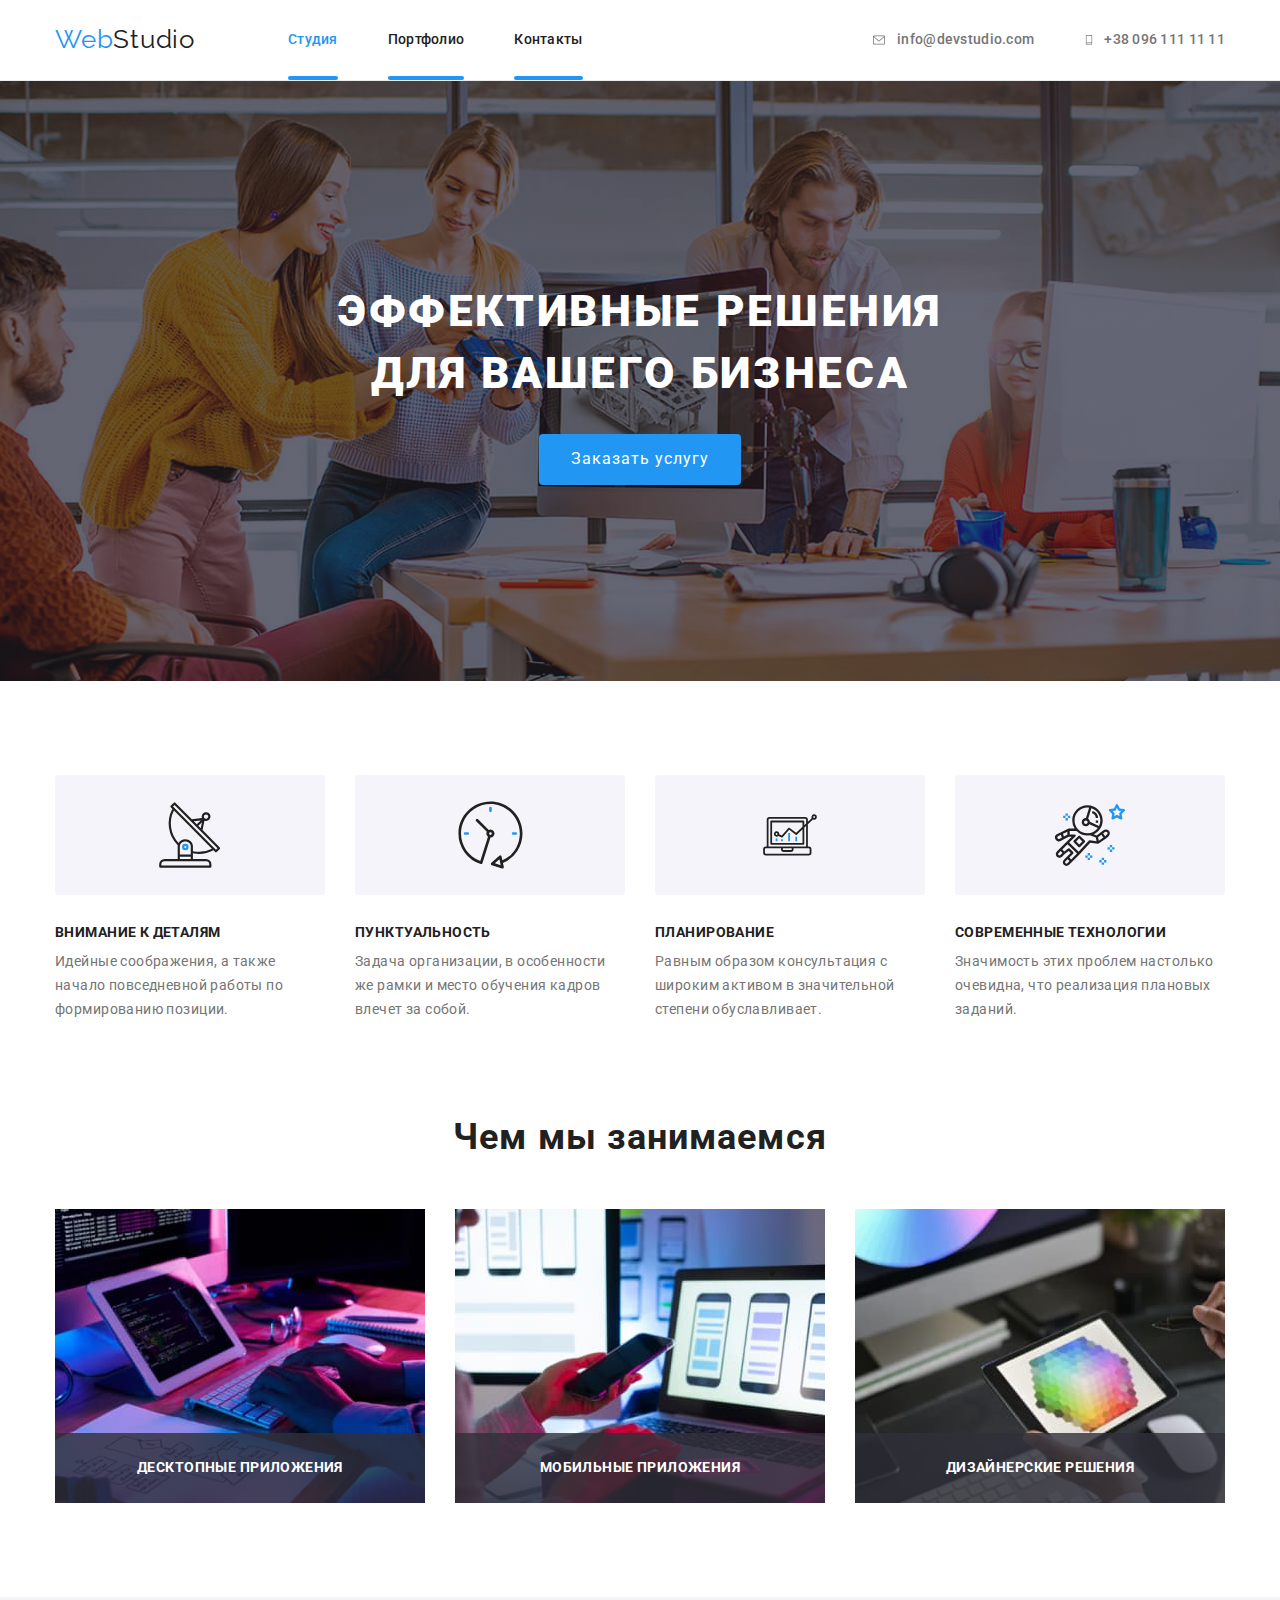
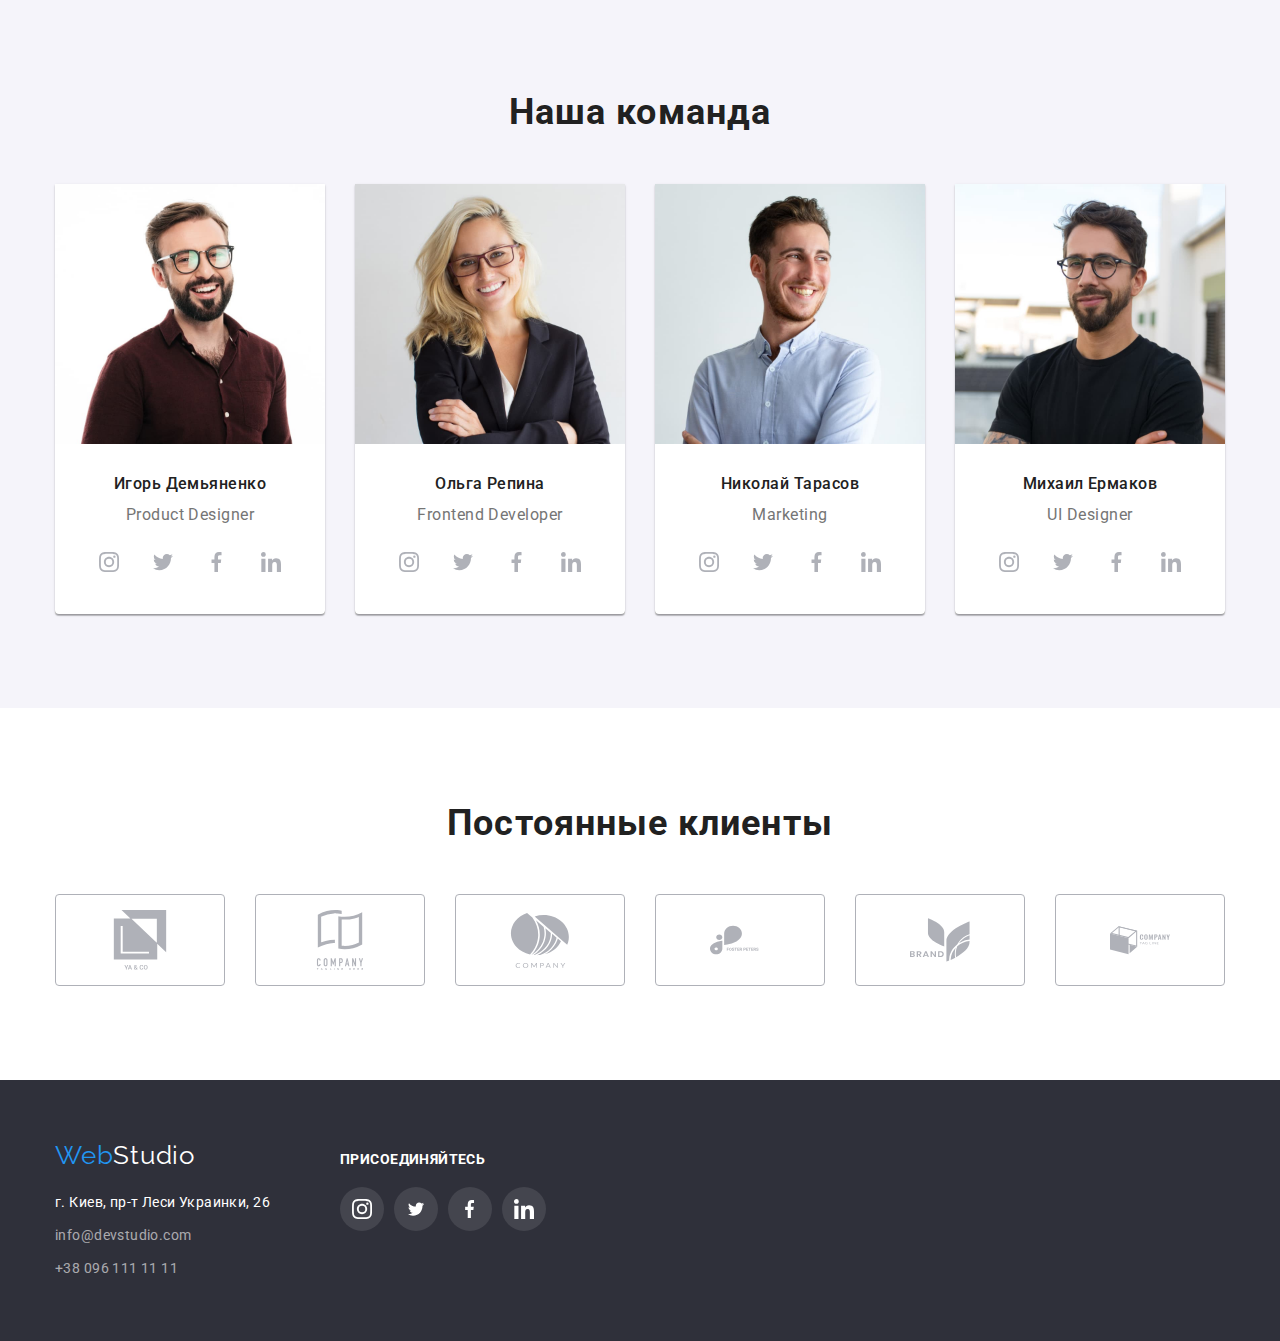
==== index.html @ deb20ec4 "mod-5 добавляет анимации и модалку" ====
<!DOCTYPE html>
<html lang="ru">
  <head>
    <meta charset="UTF-8" />
    <meta http-equiv="X-UA-Compatible" content="IE=edge" />
    <meta name="viewport" content="width=device-width, initial-scale=1.0" />
    <title>Document</title>
    <link rel="preconnect" href="https://fonts.googleapis.com" />
    <link rel="preconnect" href="https://fonts.gstatic.com" crossorigin />
    <link
      href="https://fonts.googleapis.com/css2?family=Montserrat:wght@400;700&family=Raleway:wght@700&family=Roboto:wght@400;500;700&display=swap"
      rel="stylesheet"
    />
    <link
      rel="stylesheet"
      href="./modern-normalize-main/modern-normalize.css"
    />
    <link rel="stylesheet" href="./css/styles.css" />
  </head>

  <body>
    <!-- Шапка сайта -->
    <header class="header">
      <div class="container">
        <nav class="header-container">
          <a href="./index.html" class="logo link">
            Web<span class="logo-header">Studio</span>
          </a>
          <ul class="header-nav list nav">
            <li class="header-item">
              <a href="./index.html" class="header-link current link">Студия</a>
            </li>
            <li class="header-item">
              <a href="./portfolio.html" class="header-link link">Портфолио</a>
            </li>
            <li class="header-item">
              <a href="" class="header-link link">Контакты</a>
            </li>
          </ul>
        </nav>
        <ul class="contact-nav list nav">
          <li class="header-item">
            <a
              href="mailto:info@devstudio.com"
              class="contact-link current link"
            >
              <svg class="header-item-icon" width="16" height="12">
                <use href="./images/icons/symbol-defs.svg#icon-envelope"></use>
              </svg>
              info@devstudio.com</a
            >
          </li>
          <li class="header-item">
            <a href="tel:+380961111111" class="contact-link link">
              <svg class="header-item-icon" width="10" height="16">
                <use href="./images/icons/symbol-defs.svg#icon-tel"></use>
              </svg>
              +38 096 111 11 11</a
            >
          </li>
        </ul>
      </div>
    </header>

    <main>
      <!-- Герой -->
      <section class="hero">
        <div class="container">
          <h1 class="hero-title">ЭФФЕКТИВНЫЕ РЕШЕНИЯ ДЛЯ ВАШЕГО БИЗНЕСА</h1>
          <button type="button" class="hero-btn" data-modal-open>
            Заказать услугу
          </button>
        </div>
      </section>

      <!-- Особенности -->
      <section class="section">
        <div class="container">
          <h2 class="visually-hidden">Оcобенности</h2>
          <ul class="feature-list list">
            <li class="feature-item">
              <div class="feature-item-group">
                <svg class="feature-item-icon" width="65.32" height="70">
                  <use
                    href="./images/icons/symbol-defs.svg#icon-antenna_feature"
                  ></use>
                </svg>
              </div>
              <h3 class="feature-title">ВНИМАНИЕ К ДЕТАЛЯМ</h3>
              <p class="feature-text">
                Идейные соображения, а также начало повседневной работы по
                формированию позиции.
              </p>
            </li>
            <li class="feature-item">
              <div class="feature-item-group">
                <svg class="feature-item-icon" width="66.96" height="70">
                  <use
                    href="./images/icons/symbol-defs.svg#icon-clock_feature"
                  ></use>
                </svg>
              </div>
              <h3 class="feature-title">ПУНКТУАЛЬНОСТЬ</h3>
              <p class="feature-text">
                Задача организации, в особенности же рамки и место обучения
                кадров влечет за собой.
              </p>
            </li>
            <li class="feature-item">
              <div class="feature-item-group">
                <svg class="feature-item-icon" width="70" height="53.69">
                  <use
                    href="./images/icons/symbol-defs.svg#icon-diagram_feature"
                  ></use>
                </svg>
              </div>
              <h3 class="feature-title">ПЛАНИРОВАНИЕ</h3>
              <p class="feature-text">
                Равным образом консультация с широким активом в значительной
                степени обуславливает.
              </p>
            </li>
            <li class="feature-item">
              <div class="feature-item-group">
                <svg class="feature-item-icon" width="70" height="70">
                  <use
                    href="./images/icons/symbol-defs.svg#icon-astronaut_feature"
                  ></use>
                </svg>
              </div>
              <h3 class="feature-title">СОВРЕМЕННЫЕ ТЕХНОЛОГИИ</h3>
              <p class="feature-text">
                Значимость этих проблем настолько очевидна, что реализация
                плановых заданий.
              </p>
            </li>
          </ul>
        </div>
      </section>

      <!-- Чем мы занимаемся -->
      <section class="about section">
        <div class="container">
          <h2 class="about-title title">Чем мы занимаемся</h2>
          <ul class="about-list list">
            <li class="about-item">
              <img
                src="./images/img-1.jpg"
                alt="Написание кода на компьютере"
                width="370"
                height="294"
              />
              <p class="about-list-text">ДЕСКТОПНЫЕ ПРИЛОЖЕНИЯ</p>
            </li>
            <li class="about-item">
              <img
                src="./images/img-2.jpg"
                alt="Разработка мобильных приложений"
                width="370"
                height="294"
              />
              <p class="about-list-text">МОБИЛЬНЫЕ ПРИЛОЖЕНИЯ</p>
            </li>
            <li class="about-item">
              <img
                src="./images/img-3.jpg"
                alt="Создание дизайна"
                width="370"
                height="294"
              />
              <p class="about-list-text">ДИЗАЙНЕРСКИЕ РЕШЕНИЯ</p>
            </li>
          </ul>
        </div>
      </section>

      <!-- Наша команда -->
      <section class="team section">
        <div class="container">
          <h2 class="team-title title">Наша команда</h2>
          <ul class="team-list list">
            <li class="team-item">
              <div class="team-card">
                <img
                  src="./images/img-igor.jpg"
                  alt="Фото Product Designer"
                  width="270"
                  height="260"
                />
                <div class="team-name">
                  <h3 class="team-pre-title">Игорь Демьяненко</h3>
                  <p class="team-text">Product Designer</p>
                  <ul class="team-soc-list list">
                    <li class="team-soc-item">
                      <a href="" class="team-soc-link link">
                        <svg class="team-soc-icon" width="20" height="20">
                          <use
                            href="./images/icons/symbol-defs.svg#icon-instagram"
                          ></use>
                        </svg>
                      </a>
                    </li>
                    <li class="team-soc-item">
                      <a href="" class="team-soc-link link">
                        <svg class="team-soc-icon" width="20" height="20">
                          <use
                            href="./images/icons/symbol-defs.svg#icon-twiter"
                          ></use>
                        </svg>
                      </a>
                    </li>
                    <li class="team-soc-item">
                      <a href="" class="team-soc-link link">
                        <svg class="team-soc-icon" width="20" height="20">
                          <use
                            href="./images/icons/symbol-defs.svg#icon-fb"
                          ></use>
                        </svg>
                      </a>
                    </li>
                    <li class="team-soc-item">
                      <a href="" class="team-soc-link link">
                        <svg class="team-soc-icon" width="20" height="20">
                          <use
                            href="./images/icons/symbol-defs.svg#icon-linkedin"
                          ></use>
                        </svg>
                      </a>
                    </li>
                  </ul>
                </div>
              </div>
            </li>
            <li class="team-item">
              <div class="team-card">
                <img
                  src="./images/img-olga.jpg"
                  alt="Фото фронтэнд-разработчика"
                  width="270"
                  height="260"
                />
                <div class="team-name">
                  <h3 class="team-pre-title">Ольга Репина</h3>
                  <p class="team-text">Frontend Developer</p>
                  <ul class="team-soc-list list">
                    <li class="team-soc-item">
                      <a href="" class="team-soc-link link">
                        <svg class="team-soc-icon" width="20" height="20">
                          <use
                            href="./images/icons/symbol-defs.svg#icon-instagram"
                          ></use>
                        </svg>
                      </a>
                    </li>
                    <li class="team-soc-item">
                      <a href="" class="team-soc-link link">
                        <svg class="team-soc-icon" width="20" height="20">
                          <use
                            href="./images/icons/symbol-defs.svg#icon-twiter"
                          ></use>
                        </svg>
                      </a>
                    </li>
                    <li class="team-soc-item">
                      <a href="" class="team-soc-link link">
                        <svg class="team-soc-icon" width="20" height="20">
                          <use
                            href="./images/icons/symbol-defs.svg#icon-fb"
                          ></use>
                        </svg>
                      </a>
                    </li>
                    <li class="team-soc-item">
                      <a href="" class="team-soc-link link">
                        <svg class="team-soc-icon" width="20" height="20">
                          <use
                            href="./images/icons/symbol-defs.svg#icon-linkedin"
                          ></use>
                        </svg>
                      </a>
                    </li>
                  </ul>
                </div>
              </div>
            </li>
            <li class="team-item">
              <div class="team-card">
                <img
                  src="./images/img-nikolay.jpg"
                  alt="Фото маркетолога"
                  width="270"
                  height="260"
                />
                <div class="team-name">
                  <h3 class="team-pre-title">Николай Тарасов</h3>
                  <p class="team-text">Marketing</p>
                  <ul class="team-soc-list list">
                    <li class="team-soc-item">
                      <a href="" class="team-soc-link link">
                        <svg class="team-soc-icon" width="20" height="20">
                          <use
                            href="./images/icons/symbol-defs.svg#icon-instagram"
                          ></use>
                        </svg>
                      </a>
                    </li>
                    <li class="team-soc-item">
                      <a href="" class="team-soc-link link">
                        <svg class="team-soc-icon" width="20" height="20">
                          <use
                            href="./images/icons/symbol-defs.svg#icon-twiter"
                          ></use>
                        </svg>
                      </a>
                    </li>
                    <li class="team-soc-item">
                      <a href="" class="team-soc-link link">
                        <svg class="team-soc-icon" width="20" height="20">
                          <use
                            href="./images/icons/symbol-defs.svg#icon-fb"
                          ></use>
                        </svg>
                      </a>
                    </li>
                    <li class="team-soc-item">
                      <a href="" class="team-soc-link link">
                        <svg class="team-soc-icon" width="20" height="20">
                          <use
                            href="./images/icons/symbol-defs.svg#icon-linkedin"
                          ></use>
                        </svg>
                      </a>
                    </li>
                  </ul>
                </div>
              </div>
            </li>
            <li class="team-item">
              <div class="team-card">
                <img
                  src="./images/img-mihail.jpg"
                  alt="Фото дизайнера пользовательского интерфейса"
                  width="270"
                  height="260"
                />
                <div class="team-name">
                  <h3 class="team-pre-title">Михаил Ермаков</h3>
                  <p class="team-text">UI Designer</p>
                  <ul class="team-soc-list list">
                    <li class="team-soc-item">
                      <a href="" class="team-soc-link link">
                        <svg class="team-soc-icon" width="20" height="20">
                          <use
                            href="./images/icons/symbol-defs.svg#icon-instagram"
                          ></use>
                        </svg>
                      </a>
                    </li>
                    <li class="team-soc-item">
                      <a href="" class="team-soc-link link">
                        <svg class="team-soc-icon" width="20" height="20">
                          <use
                            href="./images/icons/symbol-defs.svg#icon-twiter"
                          ></use>
                        </svg>
                      </a>
                    </li>
                    <li class="team-soc-item">
                      <a href="" class="team-soc-link link">
                        <svg class="team-soc-icon" width="20" height="20">
                          <use
                            href="./images/icons/symbol-defs.svg#icon-fb"
                          ></use>
                        </svg>
                      </a>
                    </li>
                    <li class="team-soc-item">
                      <a href="" class="team-soc-link link">
                        <svg class="team-soc-icon" width="20" height="20">
                          <use
                            href="./images/icons/symbol-defs.svg#icon-linkedin"
                          ></use>
                        </svg>
                      </a>
                    </li>
                  </ul>
                </div>
              </div>
            </li>
          </ul>
        </div>
      </section>

      <!-- Постоянные клиенты -->
      <section class="customers section">
        <div class="container">
          <h2 class="customers-title title">Постоянные клиенты</h2>
          <ul class="customers-list list">
            <li class="customers-soc-item">
              <a href="" class="customers-soc-link link">
                <svg class="customers-soc-icon" width="106" height="60">
                  <use
                    href="./images/icons/symbol-defs.svg#icon-client_one"
                  ></use>
                </svg>
              </a>
            </li>
            <li class="customers-soc-item">
              <a href="" class="customers-soc-link link">
                <svg class="customers-soc-icon" width="106" height="60">
                  <use
                    href="./images/icons/symbol-defs.svg#icon-client_two"
                  ></use>
                </svg>
              </a>
            </li>
            <li class="customers-soc-item">
              <a href="" class="customers-soc-link link">
                <svg class="customers-soc-icon" width="106" height="60">
                  <use
                    href="./images/icons/symbol-defs.svg#icon-client_three"
                  ></use>
                </svg>
              </a>
            </li>
            <li class="customers-soc-item">
              <a href="" class="customers-soc-link link">
                <svg class="customers-soc-icon" width="106" height="60">
                  <use
                    href="./images/icons/symbol-defs.svg#icon-client_four"
                  ></use>
                </svg>
              </a>
            </li>
            <li class="customers-soc-item">
              <a href="" class="customers-soc-link link">
                <svg class="customers-soc-icon" width="106" height="60">
                  <use
                    href="./images/icons/symbol-defs.svg#icon-client_five"
                  ></use>
                </svg>
              </a>
            </li>
            <li class="customers-soc-item">
              <a href="" class="customers-soc-link link">
                <svg class="customers-soc-icon" width="106" height="60">
                  <use
                    href="./images/icons/symbol-defs.svg#icon-client_six"
                  ></use>
                </svg>
              </a>
            </li>
          </ul>
        </div>
      </section>
    </main>

    <!-- Футер -->
    <footer class="footer">
      <div class="container">
        <div class="footer-contact">
          <a href="./index.html" class="logo-secondary link">
            Web<span class="logo-footer">Studio</span>
          </a>
          <address class="footer-address">
            <ul class="footer-contact-list list">
              <li class="contact-item">
                <a
                  href="https://goo.gl/maps/Qyb287VMPBatAXaLA"
                  target="_blank"
                  rel="noopener noreferrer"
                  class="footer-address link"
                  >г. Киев, пр-т Леси Украинки, 26</a
                >
              </li>
              <li class="contact-item">
                <a href="mailto:info@devstudio.com" class="footer-mail link"
                  >info@devstudio.com</a
                >
              </li>
              <li class="contact-item">
                <a href="tel:+380961111111" class="footer-tel link"
                  >+38 096 111 11 11</a
                >
              </li>
            </ul>
          </address>
        </div>
        <div class="footer-soc">
          <h3 class="footer-soc-title">ПРИСОЕДИНЯЙТЕСЬ</h3>
          <ul class="footer-soc-list list">
            <li class="footer-soc-item">
              <a href="" class="footer-soc-link link">
                <svg class="footer-soc-icon" width="20" height="20">
                  <use
                    href="./images/icons/symbol-defs.svg#icon-instagram_footer"
                  ></use>
                </svg>
              </a>
            </li>
            <li class="footer-soc-item">
              <a href="" class="footer-soc-link link">
                <svg class="footer-soc-icon" width="20" height="16.25">
                  <use
                    href="./images/icons/symbol-defs.svg#icon-twiter_footer"
                  ></use>
                </svg>
              </a>
            </li>
            <li class="footer-soc-item">
              <a href="" class="footer-soc-link link">
                <svg class="footer-soc-icon" width="10" height="20">
                  <use
                    href="./images/icons/symbol-defs.svg#icon-fb_footer"
                  ></use>
                </svg>
              </a>
            </li>
            <li class="footer-soc-item">
              <a href="" class="footer-soc-link link">
                <svg class="footer-soc-icon" width="20" height="20">
                  <use
                    href="./images/icons/symbol-defs.svg#icon-linkedin_footer"
                  ></use>
                </svg>
              </a>
            </li>
          </ul>
        </div>
      </div>
    </footer>
    <div class="backdrop is-hidden" data-modal>
      <div class="modal">
        <button type="button" class="modal-close" data-modal-close>
          <svg class="modal-close-icon" width="11" height="11">
            <use href="./images/icons/symbol-defs.svg#icon-close-black"></use>
          </svg>
        </button>
      </div>
    </div>
    <script src="./js/modal.js"></script>
  </body>
</html>
---- css/styles.css ----
:root {
    --header-color: #212121;
    --accent-color: #2196F3;
    --title-color: #212121;
    --first-btn-color: #212121;
    --second-btn-color: #FFFFFF;
    --footer-bg-color: #2F303A;
    --second-color: #FFFFFF;
    --typical-padding: 94px;
    --typical-margin: 50px;
    --typical-side: 215px;
}

body {
    font-family: Roboto, sans-serif;
    color: #757575;
    background-color: #FFFFFF;
}

/* Утилиты */
.list {
    list-style: none;
}

.link {
    text-decoration: none;
}

p, h1, h2, h3, h4, h5, h6 {
    margin: 0;
}

ul, ol {
    margin: 0;
    padding-left: 0;
}

.visually-hidden {
    position: absolute;
    width: 1px;
    height: 1px;
    margin: -1px;
    border: 0;
    padding: 0;

    white-space: nowrap;
    clip-path: inset(100%);
    clip: rect(0 0 0 0);
    overflow: hidden;
}

.container {
    width: 1200px;
    padding-left: 15px;
    padding-right: 15px;
    margin: 0 auto;
}

.logo, .logo-secondary {
    font-family: 'Raleway';
    font-style: normal;
    font-size: 26px;
    line-height: 1.2;
    letter-spacing: 0.03em;

    color: #2196F3;
}

.nav {
    font-weight: 500;
    font-size: 14px;
    line-height: 1.14;
    letter-spacing: 0.02em;
    }

.title {
    font-size: 36px;
    line-height: 1.2;
    letter-spacing: 0.03em;

    color: var(--title-color);
}

img {
    display: block;
    max-width: 100%;
    height: auto;
}

.section {
    padding-top: var(--typical-padding);
    padding-bottom: var(--typical-padding);
}

/* -----HEADER----- */
/* Хедер */
.header {
    border-bottom: 1px solid #ECECEC;
}

/* header-container */
.header .container, .header-container {
    display: flex;
    align-items: center;
}

/* Лого */
.logo-header {
    font-family: 'Raleway';
    font-style: normal;
    font-size: 26px;
    line-height: 1.2;
    letter-spacing: 0.03em;

    color: #212121;
}

/* header-nav */
.header-nav {
    display: flex;
    margin-left: 93px;
    overflow: hidden;
}

.header-nav .link {
    display: block;
    padding-top: 32px;
    padding-bottom: 32px;
}

.header-nav .header-item {
    margin-right: var(--typical-margin);
}

.header-nav .header-item:last-child {
    margin-right: 0;
}

/* header-link */
.header-link,
.current {
    color: var(--header-color);
    position: relative;
}

.header-link:hover,
.header-link:focus,
.current {
    color: var(--accent-color);
}

.header-link::after {
    content: '';
    width: 100%;
    height: 4px;

    background: #2196F3;
    border-radius: 2px;
    position: absolute;
    bottom: 0;
    display: block;
    left: 0;
    border-bottom: 0;
}
/* contact-nav */
.contact-nav {
    display: flex;
    margin-left: auto;
}

.contact-nav .header-item + .header-item {
    margin-left: var(--typical-margin);
}

/* contact-link */
.contact-link {
    display: flex;
    align-items: center;
    justify-content: center;
    
    fill: #757575;
    color: #757575;
}

.contact-link :hover,
.contact-link :focus, 
.contact-nav :hover,
.contact-nav :focus {
    color: var(--accent-color);
    fill: var(--accent-color);
}

/* header-item-icon */
.header-item-icon {
    margin-right: 10px;
}

/* ------ГЕРОЙ------ */
.hero {
    max-width: 1600px;
    height: 600px;
    margin-left: auto;
    margin-right: auto;
    padding-top: 200px;
    padding-bottom: 200px;
    text-align: center;

    background: #2F303A;
    background-image: linear-gradient(
        rgba(47, 48, 58, 0.4), 
        rgba(47, 48, 58, 0.4)),
        url(../images/hero-bg.png);
    background-repeat: no-repeat;
    background-position: center;
    background-size: cover;
}

.hero-title {
    font-weight: 900;
    font-size: 44px;
    line-height: 1.4;
    letter-spacing: 0.06em;
    margin-bottom: 30px;
    max-width: 696px;
    margin-left: auto;
    margin-right: auto;

    color: #FFFFFF;
}

.hero-btn {
    font-family: inherit;
    font-size: 16px;
    line-height: 1.9;
    align-items: center;
    letter-spacing: 0.06em;
    display: inline;
    cursor: pointer;
    border: none;
    padding: 10px 32px;
    border-radius: 4px;
    
    box-shadow: 0px 4px 4px rgba(0, 0, 0, 0.15);

    color: var(--second-btn-color);
    background-color: var(--accent-color);
}

.hero-btn:hover, 
.hero-btn:focus {
    font-family: inherit;
    font-size: 16px;
    line-height: 1.9;
    letter-spacing: 0.06em;
    border-radius: 4px;

    color: var(--second-btn-color);
    background-color: #188CE8;
    box-shadow: 0px 4px 4px rgba(0, 0, 0, 0.15);
} 

/* -----ОСОБЕННОСТИ----- */
/* feature-list */
.feature-list {
    display: flex;
    flex-wrap: wrap;
}

/* feature-item */
.feature-item {
    width: 270px;
    margin-right: 30px;
}

.feature-item:last-child {
    margin-right: 0;
}

/* feature-item-group */
.feature-item-group {
    width: 270px;
    height: 120px;
    margin-bottom: 30px;
    display: flex;
    justify-content: center;
    align-items: center;
    
    background: #F5F4FA;
    border-radius: 4px;
}

/* feature-title */
.feature-title {
    font-weight: 700;
    font-size: 14px;
    line-height: 1.1;
    letter-spacing: 0.03em;
    margin-bottom: 10px;

    color: var(--title-color);
}

/* feature-text */
.feature-text {
    font-size: 14px;
    line-height: 1.7;
    letter-spacing: 0.03em;
}

/* -----ЧЕМ МЫ ЗАНИМАЕМСЯ----- */
/* about */
.about {
    padding-top: 0;
}

/* about-title */
.about-title {
    text-align: center;
    margin-bottom: var(--typical-margin);
}

/* about-list */
.about-list {
    display: flex;
    flex-wrap: wrap;
}

/* about-item */
.about-item {
    width: calc((100% - 60px) / 3);
    margin-right: 30px;
    position: relative;
}

.about-item:nth-child(3n) {
    margin-right: 0;
}

.about-list-text {
    font-weight: 700;
    font-size: 14px;
    line-height: 1.1;
    text-align: center;
    letter-spacing: 0.03em;
    text-transform: uppercase;

    color: #FFFFFF;
    background: rgba(47, 48, 58, 0.8);

    position: absolute;
    bottom: 0;
    left: 0;
    width: 100%;
    height: 70px;
    justify-content: center;
    align-items: center;
    display: flex;
}

/* -----НАША КОМАНДА----- */
/* team */
.team {
    background: #F5F4FA;
}

/* team-title */
.team-title {
    text-align: center;
    margin-bottom: var(--typical-margin);
}

/* team-list */
.team-list {
    display: flex;
    flex-wrap: wrap;
}

/* team-item */
.team-item {
    text-align: center;
    margin-right: 30px;

    background: #FFFFFF;
}

.team-item:nth-child(4n) {
    margin-right: 0;
}

/* team-name */
.team-name {
    padding-top: 30px;
    padding-bottom: 30px;
}

/* team-card */
.team-card {
    box-shadow: 0px 1px 3px rgba(0, 0, 0, 0.12),
    0px 1px 1px rgba(0, 0, 0, 0.14),
    0px 2px 1px rgba(0, 0, 0, 0.2);
    border-radius: 0px 0px 4px 4px;
}

/* team-pre-title */
.team-pre-title {
    font-weight: 500;
    font-size: 16px;
    line-height: 1.3;
    letter-spacing: 0.03em;
    margin-bottom: 10px;

    color: var(--title-color);
}

/* team-text */
.team-text {
    font-size: 16px;
    line-height: 1.2;
    letter-spacing: 0.03em;
    margin-bottom: 16px;
}

.team-soc-list {
    display: flex;
    justify-content: center;
}

.team-soc-item + .team-soc-item {
    margin-left: 10px;
}

.team-soc-link {
    width: 44px;
    height: 44px;
    border-radius: 50%;
    display: flex;
    align-items: center;
    justify-content: center;

    background-color: var(--second-btn-color);
    fill: #AFB1B8;
}

.team-soc-link:hover, .team-soc-link:focus, .team-soc-link:active {
    background-color: var(--accent-color);
    fill: #FFFFFF;
}

/* -----ПОСТОЯННЫЕ КЛИЕНТЫ----- */
/* customers */
.customers {
    background: #FFFFFF;
}

.customers-title {
    font-weight: 700;
    font-size: 36px;
    line-height: 42px;
    text-align: center;
    letter-spacing: 0.03em;
    margin-bottom: var(--typical-margin);

    color: var(--title-color);
}

.customers-list {
    display: flex;
    flex-wrap: wrap;
}

.customers-soc-link {
    width: 170px;
    height: 92px;
    display: flex;
    align-items: center;
    justify-content: center;

    border: 1px solid #AFB1B8;
    box-sizing: border-box;
    border-radius: 4px;
    fill: #AFB1B8;
}

.customers-soc-item + .customers-soc-item {
    margin-left: 30px;
}

.customers-soc-link:hover, .customers-soc-link:focus, .customers-soc-link:active {
    fill: var(--accent-color);
    border-color: var(--accent-color);
}

/* ---------PORTFOLIO--------- */
/* -----Портфолио----- */
.menu-btn {
    font-family: inherit;
    font-weight: 500;
    font-size: 16px;
    line-height: 1.6;
    letter-spacing: 0.03em;
    padding: 6px 22px;
    background: #F5F4FA;
    border-radius: 4px;
    }

.button {
    display: inline;
    cursor: pointer;
    border: none;
}

.menu-nav {
    display: flex;
    justify-content: center;
    margin-bottom: var(--typical-margin);
}

.menu-nav :hover,
.menu-nav :focus,
.menu-nav :active
{
    display: inline;
    cursor: pointer;
    box-shadow: 0px 3px 1px rgba(0, 0, 0, 0.1), 0px 1px 2px rgba(0, 0, 0, 0.08), 0px 2px 2px rgba(0, 0, 0, 0.12);
    border-radius: 4px;

    color: var(--second-btn-color);
    background-color: var(--accent-color);
}

.menu-nav-item {
    margin-right: 8px;
}

.menu-nav .menu-nav-item:last-child {
    margin-right: 0;
}

/* -----Категория все----- */
/* filters-list */
.filters-list {
    display: grid;
    grid-template-columns: repeat(3, auto);
    gap: 30px;
}

/* filters-link */
.filters-link {
    display: block;
}

.filters-link:hover, .filters-link:focus {
    box-shadow: 0px 1px 1px rgba(0, 0, 0, 0.12), 
    0px 4px 4px rgba(0, 0, 0, 0.06), 
    1px 4px 6px rgba(0, 0, 0, 0.16);
}

.filters-cover-wrap {
    position: relative;
    overflow: hidden;
}

.filters-item-description {
    font-size: 18px;
    line-height: 1.5;
    letter-spacing: 0.03em;
    padding: 63px 24px;
    height: 100%;
    
    color: var(--second-color);
    background: rgba(33, 150, 243, 0.9);

    position: absolute;
    top: 0;
    left: 0;
    transform: translateY(100%);
    transition: transform 250ms cubic-bezier(0.4, 0, 0.2, 1);

}

.filters-link:hover .filters-item-description,
.filters-link:focus .filters-item-description {
    transform: translateY(0);
}

/* filters-name */
.filters-name {
    padding: 20px 24px;
    border-right: 1px solid rgba(238, 238, 238, 1);
    border-left: 1px solid rgba(238, 238, 238, 1);
    border-bottom: 1px solid rgba(238, 238, 238, 1);
}

/* filters-title */
.filters-title {
    font-weight: 700;
    font-size: 18px;
    line-height: 2.0;
    letter-spacing: 0.06em;
    margin-bottom: 4px;

    color: var(--title-color);
}

/* filters-text */
.filters-text {
    font-size: 16px;
    line-height: 1.8;
    letter-spacing: 0.03em;

    color: #757575;
}

/* -----FOOTER----- */
.footer {
    background: var(--footer-bg-color);
    padding-top: 60px;
    padding-bottom: 60px;
}

.footer .container {
    display: flex;
    align-items: baseline;
}

.logo-footer {
    font-family: 'Raleway';
    font-style: normal;
    font-size: 26px;
    line-height: 1.2;
    letter-spacing: 0.03em;
    margin-bottom: 20px;

    color: #FFFFFF;
}

.footer-address {
    font-family: inherit;
    font-style: normal;
    font-size: 14px;
    line-height: 1.7;
    letter-spacing: 0.03em;
    margin-top: 20px;

    color: #FFFFFF;
}

.footer-mail,
.footer-tel {
    font-family: inherit;
    font-style: normal;
    font-size: 14px;
    line-height: 1.7;
    letter-spacing: 0.03em;

    color: rgba(255, 255, 255, 0.6);
}

.contact-item {
    margin-bottom: 9px;
}

.contact-item:last-child {
    margin-bottom: 0;
}

.footer-soc {
    margin-left: 70px;
}

.footer-soc-title {
    font-weight: 700;
    font-size: 14px;
    line-height: 16px;
    letter-spacing: 0.03em;
    text-transform: uppercase;
    margin-bottom: 20px;

    color: var(--second-color);
}

.footer-soc-list {
    display: flex;
    flex-wrap: wrap;
}

.footer-soc-item+.footer-soc-item {
    margin-left: 10px;
}

.footer-soc-link {
    width: 44px;
    height: 44px;
    border-radius: 50%;
    display: flex;
    align-items: center;
    justify-content: center;

    background-color: rgba(255, 255, 255, 0.1);
    fill: var(--second-color);
}

.footer-soc-link:hover,
.footer-soc-link:focus,
.footer-soc-link:active {
    background-color: var(--accent-color)
}

/* -----МОДАЛКА---- */
.backdrop {
    width: 100%;
    height: 100%;
    background: rgba(0, 0, 0, 0.2);
    position: fixed;
    top: 0;
    transition: opacity 250ms, visibility 250ms;
}

.modal {
    width: 528px;
    min-height: 581px;
    transform: translate(-50%, -50%);
    background: #FFFFFF;
    box-shadow: 0px 1px 3px rgba(0, 0, 0, 0.12),
    0px 1px 1px rgba(0, 0, 0, 0.14),
    0px 2px 1px rgba(0, 0, 0, 0.2);
    border-radius: 4px;
    position: absolute;
    top: 50%;
    left: 50%;
   
    transition: transfom 250ms;
}

.modal-close {
    width: 30px;
    height: 30px;
    background: #FFFFFF;
    border: 1px solid rgba(0, 0, 0, 0.1);

    box-sizing: border-box;
    border-radius: 50%;
    display: flex;
    align-items: center;
    justify-content: center;

    position: absolute;
    top: 8px;
    right: 8px;
}

.is-hidden {
    opacity: 0;
    pointer-events: none;
    visibility: hidden;
}
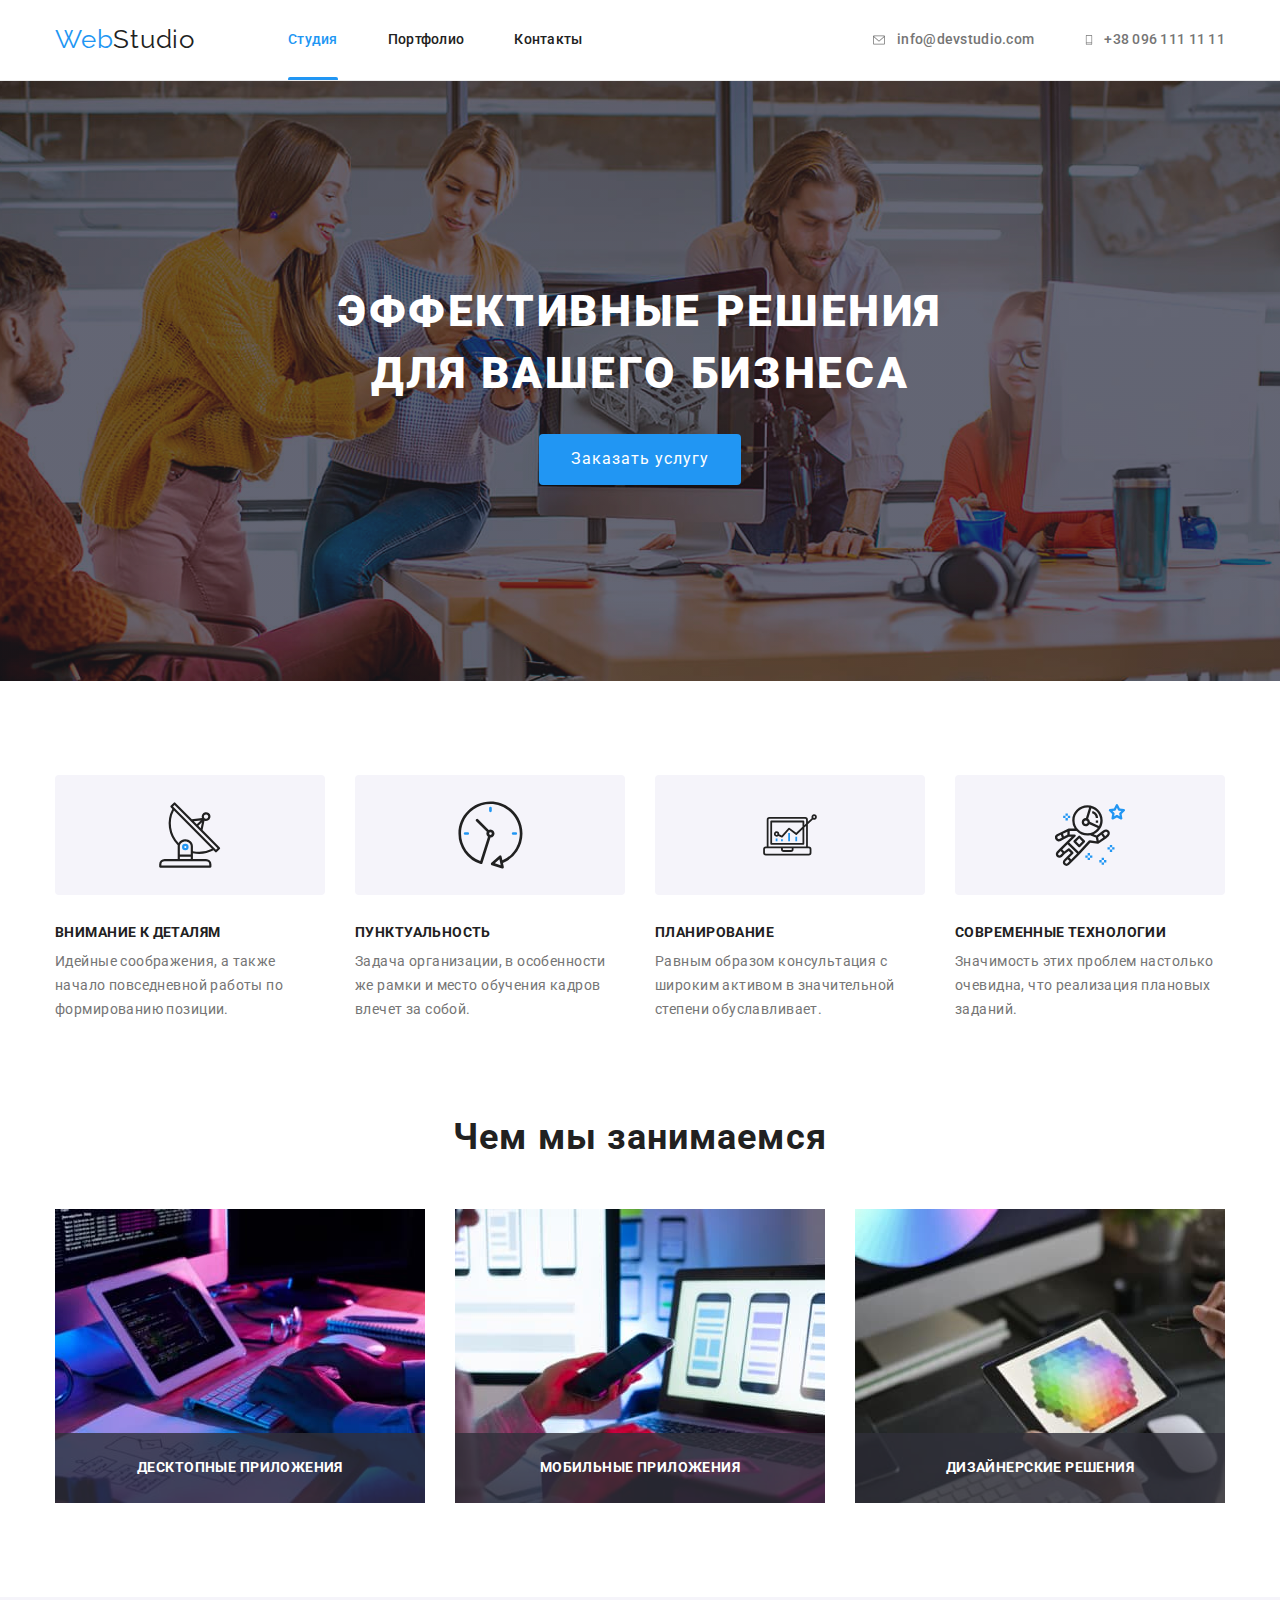
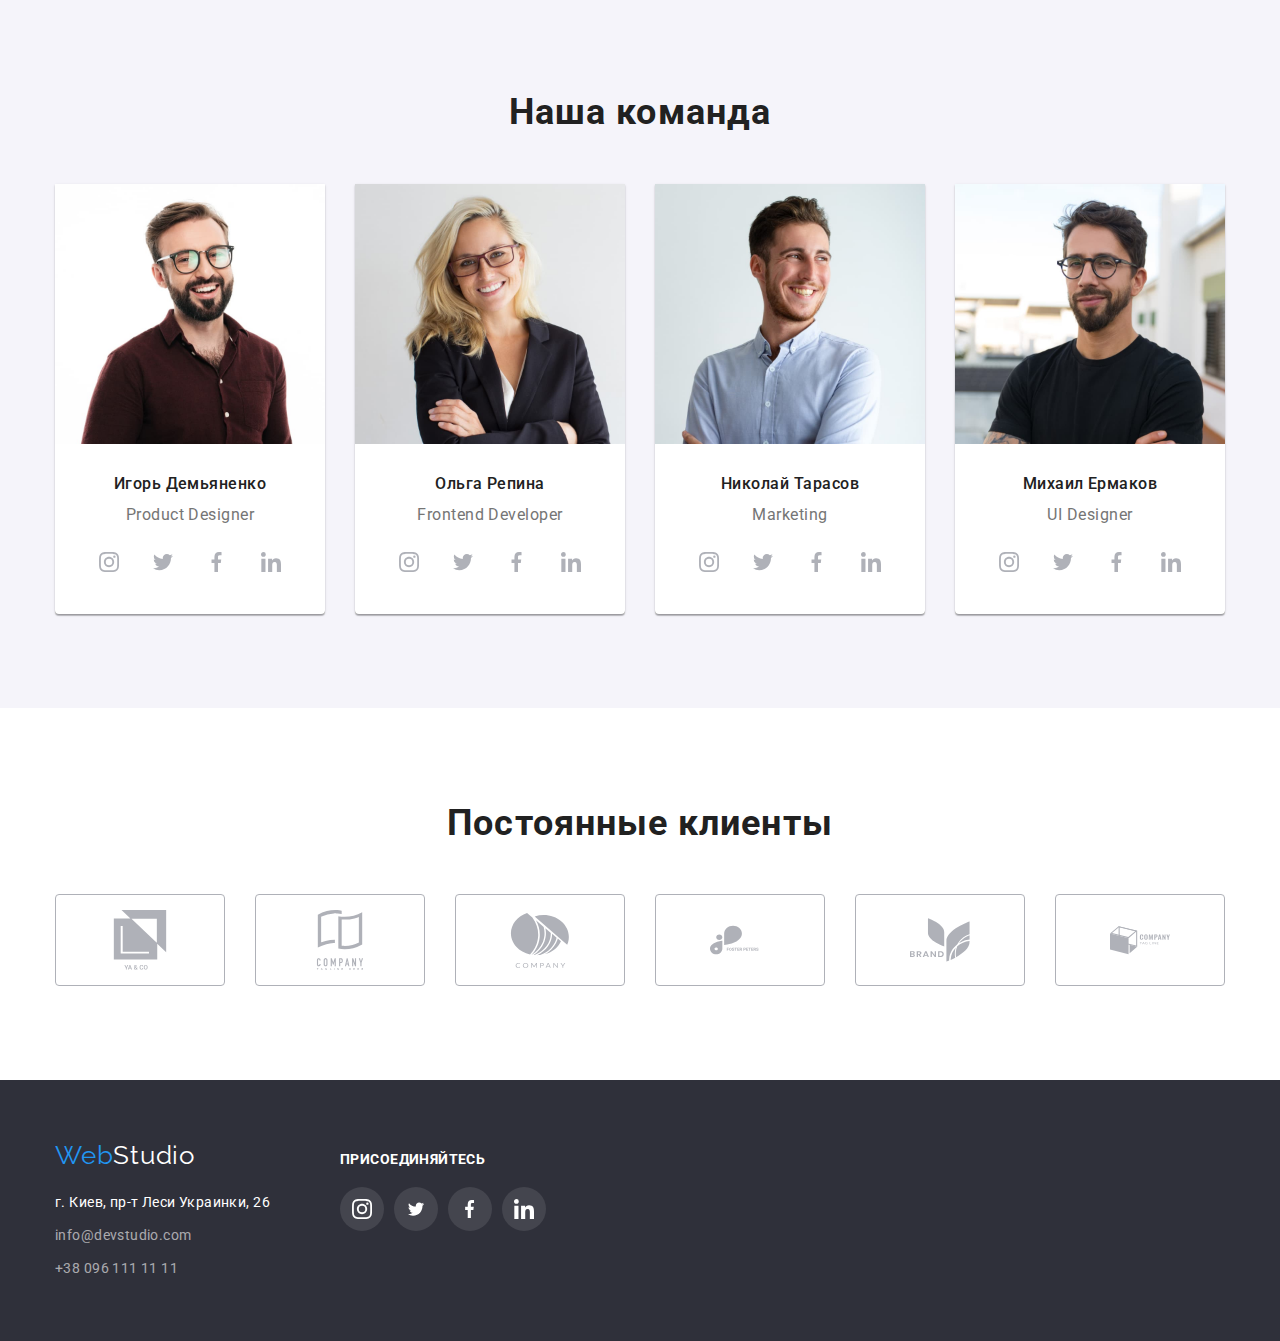
==== commit c140400d: "mod-5 active" ====
--- a/index.html
+++ b/index.html
@@ -28,7 +28,9 @@
           </a>
           <ul class="header-nav list nav">
             <li class="header-item">
-              <a href="./index.html" class="header-link current link">Студия</a>
+              <a href="./index.html" class="header-link current active link"
+                >Студия</a
+              >
             </li>
             <li class="header-item">
               <a href="./portfolio.html" class="header-link link">Портфолио</a>
--- a/css/styles.css
+++ b/css/styles.css
@@ -149,7 +149,7 @@
     color: var(--accent-color);
 }
 
-.header-link::after {
+.active::after {
     content: '';
     width: 100%;
     height: 4px;
@@ -157,11 +157,10 @@
     background: #2196F3;
     border-radius: 2px;
     position: absolute;
-    bottom: 0;
-    display: block;
     left: 0;
-    border-bottom: 0;
-}
+    bottom: -1%;
+}
+
 /* contact-nav */
 .contact-nav {
     display: flex;
